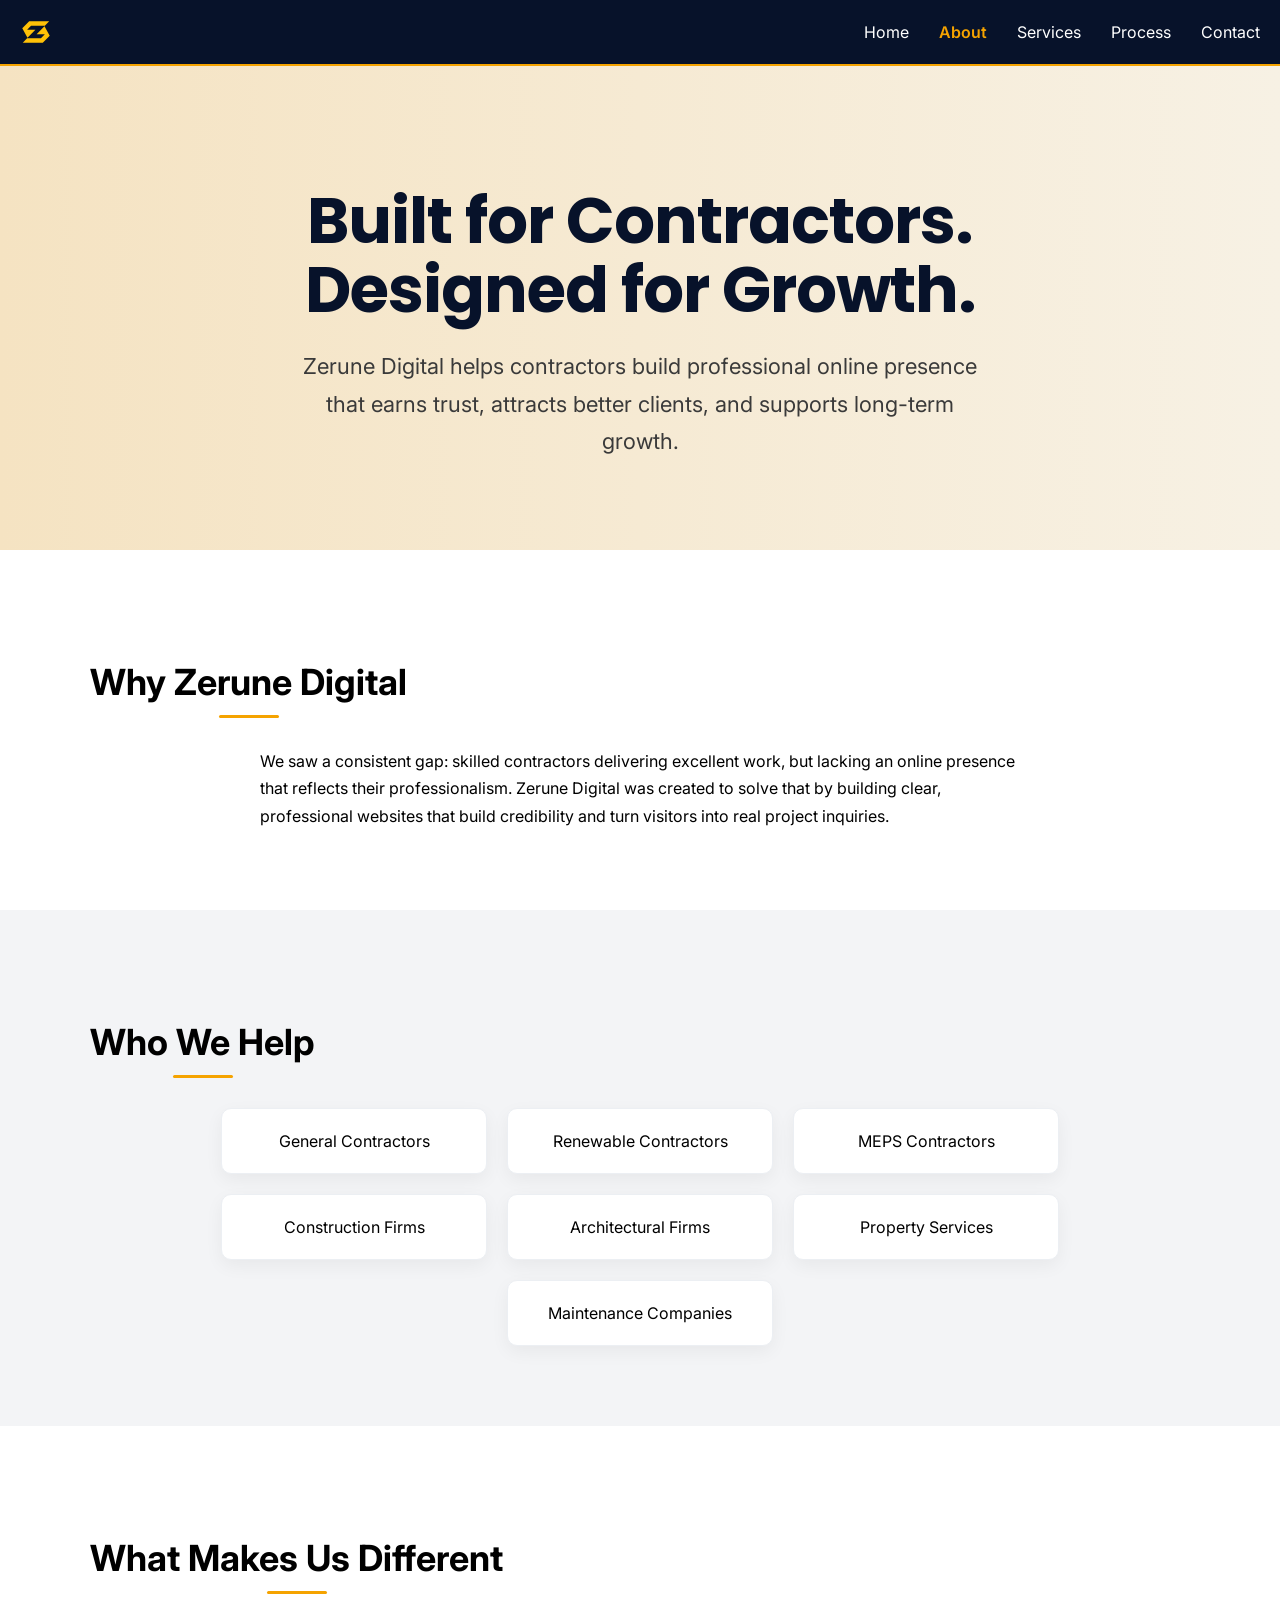
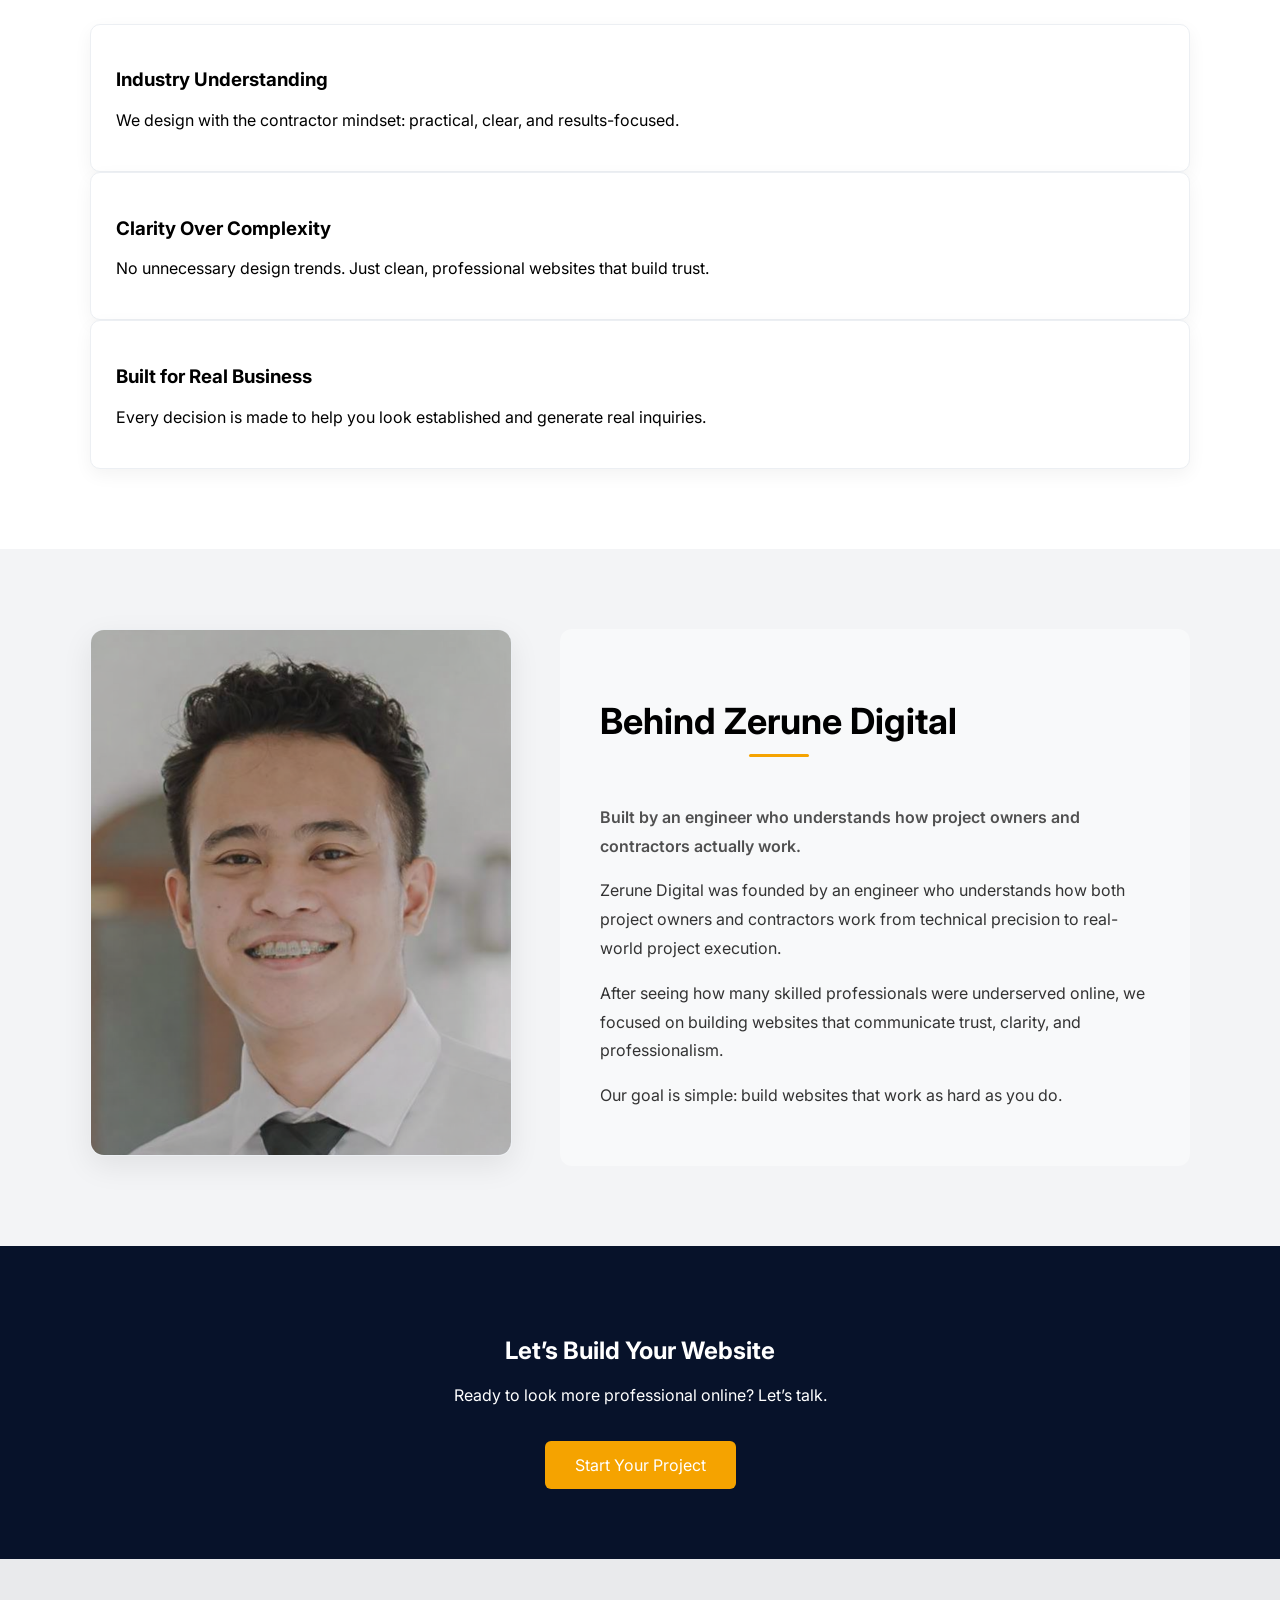
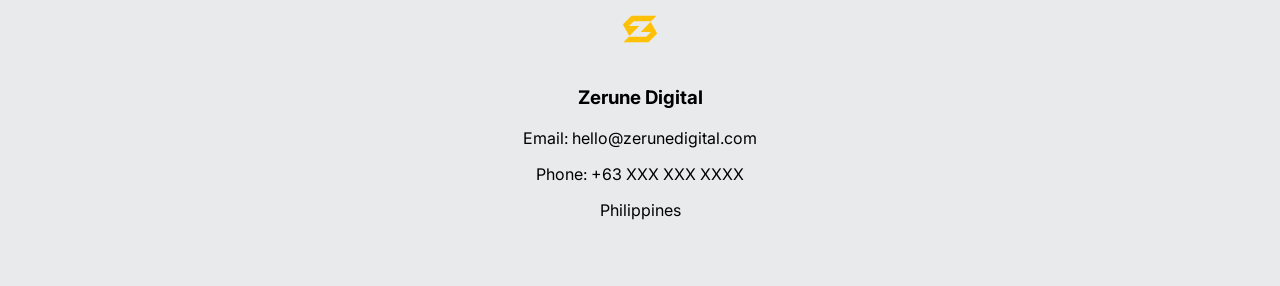
==== about.html @ f3a16d61 "Add files via upload" ====
<!DOCTYPE html>
<html lang="en">
<head>
  <meta charset="UTF-8">
  <meta name="viewport" content="width=device-width, initial-scale=1.0">
  <title>Zerune Digital</title>
  <link rel="stylesheet" href="https://cdnjs.cloudflare.com/ajax/libs/font-awesome/6.5.0/css/all.min.css">
  <link rel="stylesheet" href="style.css">
  <link rel="icon" type="image/svg+xml" href="Logo symbol.svg">
  <link href="https://fonts.googleapis.com/css2?family=Inter:wght@400;500&family=Poppins:wght@600;700&display=swap" rel="stylesheet">
</head>
<body class="about-page">

  <header>
  <nav>

  <img src="Logo symbol.svg" alt="Logo" class="nav-logo">

  <input type="checkbox" id="menu-toggle">

  <label for="menu-toggle" class="hamburger">
    <span></span>
    <span></span>
    <span></span>
  </label>

  <div class="menu-overlay"></div>

  <div class="nav-links">
    <a href="index.html">Home</a>
    <a href="about.html" class="active">About</a>
    <a href="services.html">Services</a>
    <a href="process.html">Process</a>
    <a href="contact.html">Contact</a>
  </div>

</nav>
  </header>


<!-- ================= ABOUT HERO ================= -->
<section class="about-hero">
  <div class="container">
    <h1>Built for Contractors. Designed for Growth.</h1>
    <p>
      Zerune Digital helps contractors build professional online presence that earns trust, attracts better clients, and supports long-term growth.
    </p>
  </div>
</section>


<!-- ================= OUR STORY ================= -->
  <main class="about-main">


<section class="about-story reveal">
  <div class="container">
    <h2>Why Zerune Digital</h2>
    <p>
      We saw a consistent gap: skilled contractors delivering excellent work,
      but lacking an online  presence that reflects their professionalism.
      Zerune Digital was created to solve that by building clear,
      professional websites that build credibility and turn visitors into real project inquiries.
    </p>
  </div>
</section>


<!-- ================= WHO WE HELP ================= -->
<section class="about-clients reveal">
  <div class="container">
    <h2>Who We Help</h2>

    <div class="client-grid">
      <div class="client-card">General Contractors</div>
      <div class="client-card">Renewable Contractors</div>
      <div class="client-card">MEPS Contractors</div>
      <div class="client-card">Construction Firms</div>
      <div class="client-card">Architectural Firms</div>
      <div class="client-card">Property Services</div>
      <div class="client-card">Maintenance Companies</div>
    </div>
  </div>
</section>


<!-- ================= WHAT MAKES US DIFFERENT ================= -->
<section class="about-difference reveal">
  <div class="container">
    <h2>What Makes Us Different</h2>

     <div class="difference-card">
       <h3>Industry Understanding</h3>
       <p>We design with the contractor mindset: practical, clear, and results-focused.</p>
     </div>
 
     <div class="difference-card">
       <h3>Clarity Over Complexity</h3>
       <p>No unnecessary design trends. Just clean, professional websites that build trust.</p>
     </div>

     <div class="difference-card">
       <h3>Built for Real Business</h3>
       <p>Every decision is made to help you look established and generate real inquiries.</p>
     </div>
    </div>
  </div>
</section>


<!-- ================= FOUNDER SECTION ================= -->
<section class="about-founder reveal">
  <div class="container founder-wrap">
    <div class="founder-image">
      <img src="images/founder.png" alt="Founder of Zerune Digital">
    </div>

    <div class="founder-text">
      <h2>Behind Zerune Digital</h2>
       <p class="founder-subtitle">
        Built by an engineer who understands how project owners and contractors actually work.
      </p>
      <p>
        Zerune Digital was founded by an engineer who understands how both project owners and contractors work from technical precision to real-world project execution.  </p>
      <p>
After seeing how many skilled professionals were underserved online, we focused on building websites that communicate trust, clarity, and professionalism.
      </p>
      <p>
        Our goal is simple: build websites that work as hard as you do.
      </p>
    </div>
  </div>
</section>


</main>

<section class="contact-cta">
  <div class="cta-content">
    <h2>Let’s Build Your Website</h2>
    <p>Ready to look more professional online? Let’s talk.</p>
    <a href="contact.html" class="btn">Start Your Project</a>
  </div>
</section>

<footer>
  <div class="footer-content">

    <img src="Logo symbol.svg" alt="Zerune Symbol" class="footer-logo">

    <h3>Zerune Digital</h3>
    <p>Email: hello@zerunedigital.com</p>
    <p>Phone: +63 XXX XXX XXXX</p>
    <p>Philippines</p>

  </div>
</footer>

<script>
const reveals = document.querySelectorAll(".reveal");

function revealOnScroll() {
  const windowHeight = window.innerHeight;

  reveals.forEach(el => {
    const top = el.getBoundingClientRect().top;

    if (top < windowHeight - 80) {
      el.classList.add("active");
    }
  });
}

window.addEventListener("scroll", revealOnScroll);
window.addEventListener("load", revealOnScroll);
</script>
 

</body>
</html>
---- style.css ----
/* =========================
   GLOBAL
========================= */

html, body {
  margin: 0;
  padding: 0;
  overflow-x: hidden;
  font-family: 'Inter', sans-serif;
  scroll-behavior: smooth;
}

:root {
  --dark: #07122a;
  --accent: #f5a300;
  --light: #f6ead6;
  --white: #ffffff;
}

.container {
  width: min(1100px, 90%);
  margin: 0 auto;
}


/* = LIST SPACING (GLOBAL) = */

.block ul,
.detail-content ul {
  padding-left: 22px;
}

.block ul li,
.detail-content ul li {
  margin-bottom: 10px;
  line-height: 1.6;
}

.block ul li:last-child,
.detail-content ul li:last-child {
  margin-bottom: 0;
}


/* ================= SCROLL REVEAL ================= */

.reveal {
  opacity: 0;
  transform: translateY(40px);
  transition: all 0.8s ease;
}

.reveal.active {
  opacity: 1;
  transform: translateY(0);
}


/* =========================
   NAVBAR
========================= */

nav {
  display: flex;
  justify-content: space-between;
  align-items: center;
  padding: 16px 20px;
  background: var(--dark);
  position: relative;
}

.nav-logo {
  height: 32px;
}

/* DESKTOP LINKS */
.nav-links {
  display: flex;
  gap: 30px;

  z-index: 999;
}

.nav-links a {
  color: white;
  text-decoration: none;
}

.menu-overlay {
  position: fixed;
  top: 60px;       
  left: 0;
  width: 100%;
  height: calc(100% - 60px);

  background: rgba(0,0,0,0.5);

  opacity: 0;
  pointer-events: none;
  transition: 0.3s ease;

  z-index: 998;
}

.nav-links a {
  position: relative;
  text-decoration: none;
  transition: color 0.25s ease;
}

.nav-links a::after {
  content: "";
  position: absolute;
  left: 0;
  bottom: -4px;
  width: 0;
  height: 2px;
  background: var(--accent); /* your signature color */
  transition: width 0.25s ease;
}

.nav-links a:hover::after {
  width: 100%;
}

.nav-links a.active {
  color: var(--accent);
  font-weight: 600;
}

@media (max-width: 768px) {

  .nav-links a {
    display: block;
    padding: 14px 18px;
    border-radius: 6px;
    transition: background 0.2s ease, color 0.2s ease;
  }

  /* tap effect */
  .nav-links a:active {
    background: rgba(15,118,110,0.12);
    color: var(--accent);
  }

  .nav-links a::after {
    display: none;
  }

}

/* =========================
   HAMBURGER
========================= */

#menu-toggle {
  display: none;
}

.hamburger {
  display: none;
  flex-direction: column;
  gap: 5px;
  cursor: pointer;
}

.hamburger span {
  width: 24px;
  height: 3px;
  background: white;
}

/* =========================
   HERO SECTION
========================= */

.hero {
  background: linear-gradient(to right, #f5e3c2, #f7f1e4);
  padding: 100px 20px;
  overflow: hidden;
}

.hero-content {
  display: flex;
  align-items: center;
  gap: 40px;
  max-width: 1200px;
  margin: auto;
}

.hero-text {
  flex: 1;
}

.hero-brand {
  width: 240px;
  max-width: 100%;
  height: auto;
  margin-bottom: 25px;
}

.hero h1 {
  font-family: 'Poppins', sans-serif;
  font-size: 64px;
  line-height: 1.1;
  color: #08122c;
  margin: 0 0 20px;
}

.hero p {
  max-width: 600px;
  font-size: 20px;
}

.hero a {
  display: inline-block;
  margin-top: 20px;
  padding: 14px 28px;
  background: var(--accent);
  color: white;
  text-decoration: none;
  border-radius: 6px;
  font-weight: bold;
}

.hero-image {
  flex: 1;
}

.hero-image img {
  width: 100%;
  max-width: 100%;
  height: auto;
  border-radius: 10px;
  display: block;
}

.hero a,
.btn {
  transition: 0.25s ease;
}

.hero a:hover,
.btn:hover {
  transform: translateY(-2px);
  box-shadow: 0 8px 20px rgba(0,0,0,0.12);
}

/* =========================
   MAIN CONTENT
========================= */

.home-main {
  max-width: 1100px;
  margin: auto;
  padding: 40px 20px;
}

.block {
  padding: 70px 40px;
  border-radius: 10px;
  margin-bottom: 30px;

  box-shadow: 0 4px 12px rgba(0,0,0,0.04);
}

/* alternating backgrounds */
.block:nth-child(odd) {
  background: var(--white);
}

.block:nth-child(even) {
  background: #f3f4f6;
}

.block h2 {
  margin-top: 0;
}

.block .section-title {
  margin-top: 0;
  margin-bottom: 28px;
  position: relative;
  display: inline-block;
  font-size: clamp(28px, 3vw, 34px);
  font-weight: 700;
  color: var(--dark);
}

/* icon styling (keeps your current look) */
.block .section-title i {
  color: var(--accent);
  margin-right: 12px;
  font-size: 26px;
  vertical-align: middle;
}

/* accent line */
.block .section-title::after {
  content: "";
  display: block;
  width: 55px;
  height: 3px;
  background: var(--accent);
  margin-top: 12px;
  border-radius: 3px;
}

body {
  background: #f8f9fb;
}

.block {
  transition: 0.25s ease;
}

.block:hover {
  transform: translateY(-3px);
  box-shadow: 0 12px 24px rgba(0,0,0,0.06);
}

.btn-process {
  display: inline-block;
  margin-top: 15px;
  font-weight: 600;
  text-decoration: none;
}


/* =========================
   CONTACT CTA
========================= */

.contact-cta {
  background: var(--dark);
  color: white;
  text-align: center;
  padding: 70px 20px;
}

.contact-cta .btn {
  display: inline-block;
  margin-top: 20px;
  background: var(--accent);
  color: white;
  padding: 14px 30px;
  text-decoration: none;
  border-radius: 6px;
}

/* =========================
   FOOTER
========================= */

footer {
  background: #e9eaec;
  text-align: center;
  padding: 50px 20px;
}

.footer-logo {
  height: 40px;
  margin-bottom: 15px;
}

/* =========================
   MOBILE RESPONSIVE
========================= */

@media (max-width: 768px) {

  .hamburger {
    display: flex;
  }

.nav-links {
  position: absolute;
  top: 60px;
  left: 0;
  width: 100%;
  background: var(--dark);

  flex-direction: column;
  align-items: center;
  gap: 20px;
  padding: 20px 0;

  display: flex;          /* keep flex */
  opacity: 0;
  transform: translateY(-20px);
  pointer-events: none;

  transition: all 0.35s ease;
  z-index: 999;
}

  /* THIS IS THE MAGIC */
#menu-toggle:checked ~ .nav-links {
  opacity: 1;
  transform: translateY(0);
  pointer-events: auto;
}

#menu-toggle:checked ~ .menu-overlay {
  opacity: 1;
  pointer-events: auto;
}

#menu-toggle:checked ~ .nav-links {
  display: flex;
}

}

  /* HERO */
  .hero {
    padding: 60px 20px;
    border-top: 2px solid var(--accent);
  }

  .hero-content {
    flex-direction: column;
    text-align: center;
  }

  .hero-brand {
    width: 180px;
    margin: 0 auto 20px;
  }

  .hero h1 {
    font-size: 42px;
  }

  .hero p {
    max-width: 100%;
    font-size: 18px;
  }

  .hero-image img {
   width: 100%;
   max-height: 420px;
   object-fit: cover;
   border-radius: 12px;
  }

  .block h2 {
    font-size: 28px;
  }

  .block p,
  .block li {
    font-size: 18px;
  }

}








/*===============================================================
                             ABOUT PAGE
================================================================= */

/* =========================
   ABOUT HERO (FINAL FIX)
========================= */

.about-main {
  width: 100%;
  max-width: none;
  margin: 0;
  padding: 0;
}

.about-hero {
  background: linear-gradient(to right, #f5e3c2, #f7f1e4);
  padding: 120px 20px 90px;
  border-top: 2px solid var(--accent);
}

.about-hero .container {
  max-width: 900px;
  margin: 0 auto;
  text-align: center;
}

.about-hero h1 {
  font-family: 'Poppins', sans-serif;
  font-size: clamp(42px, 6vw, 64px);
  line-height: 1.08;
  color: #07122a;
  margin: 0 0 24px;
  letter-spacing: -1px;
}

.about-hero p {
  font-size: clamp(18px, 2vw, 22px);
  line-height: 1.7;
  color: #3a3a3a;
  max-width: 700px;
  margin: 0 auto;
}

/* shared section spacing */
.about-story,
.about-clients,
.about-difference,
.about-founder,
.about-process,
.about-cta {
  padding: 80px 0;
}

.about-story h2,
.about-clients h2,
.about-difference h2,
.about-founder h2,
.about-process h2,
.about-cta h2 {
  text-align: center;
  font-size: 36px;
  margin-bottom: 30px;
}

.about-story,
.about-difference,
.about-process {
  background: #ffffff;
}

.about-clients,
.about-founder {
  background: #f3f4f6;
}

.about-story p {
  max-width: 760px;
  margin: 0 auto;
  text-align: left;
  line-height: 1.7;
}

/* ===== WHO WE HELP ===== */

.client-grid {
  display: flex;
  flex-wrap: wrap;
  justify-content: center;
  gap: 20px;
}

.client-card {
  background: #ffffff;
  border: 1px solid #eceff3;
  box-shadow: 0 6px 18px rgba(0,0,0,0.05);
  padding: 22px;
  width: 220px;
  border-radius: 10px;
  text-align: center;
  transition: 0.25s ease;
}

.client-card:hover {
  transform: translateY(-3px);
  box-shadow: 0 12px 24px rgba(0,0,0,0.06);
}

/* ===== DIFFERENCE ===== */

.difference-grid {
  display: grid;
  grid-template-columns: repeat(auto-fit, minmax(240px, 1fr));
  gap: 20px;
}

.difference-card {
  background: #ffffff;
  border: 1px solid #eceff3;
  box-shadow: 0 6px 18px rgba(0,0,0,0.05);
  padding: 25px;
  border-radius: 10px;
  transition: 0.25s ease;
}

.difference-card:hover {
  transform: translateY(-3px);
  box-shadow: 0 12px 24px rgba(0,0,0,0.06);
}

/* ===== FOUNDER ===== */

.founder-wrap {
  display: grid;
  grid-template-columns: 420px 1fr;
  gap: 50px;
  align-items: start;
}

/* IMAGE CONTAINER */
.founder-image {
  width: 100%;
  aspect-ratio: 4 / 5;
  overflow: hidden;
  border-radius: 14px;
  box-shadow: 0 10px 30px rgba(0,0,0,0.08);
  border: 1px solid #eceff3;
}

/* IMAGE ITSELF */
.founder-image img {
  width: 100%;
  height: 100%;
  object-fit: cover;
  object-position: center top;
  display: block;
}

/* TEXT */
.founder-text p {
  line-height: 1.8;
  color: #333;
}

.founder-text {
  background: rgba(255,255,255,0.4);
  padding: 40px;
  border-radius: 12px;
}

.founder-text h2 {
  position: relative;
  padding-bottom: 14px;
}

.founder-text h2::after {
  content: "";
  position: absolute;
  left: 0;
  bottom: 0;
  width: 60px;
  height: 3px;
  background: var(--accent);
}

.founder-subtitle {
  font-weight: 600;
  margin-bottom: 15px;
  opacity: 0.85;
}


/* ===== CTA ===== */

.about-cta {
  text-align: center;
  background: var(--dark);
  color: white;
}

.about-cta .btn-primary {
  display: inline-block;
  margin-top: 20px;
  background: var(--accent);
  color: white;
  padding: 14px 28px;
  border-radius: 6px;
  text-decoration: none;
  font-weight: bold;
  transition: 0.25s ease;
}

.about-cta .btn-primary:hover {
  transform: translateY(-2px);
}

.about-story h2,
.about-clients h2,
.about-difference h2,
.about-founder h2,
.about-process h2 {
  position: relative;
  display: inline-block;
  padding-bottom: 14px;
}

/* accent line */
.about-story h2::after,
.about-clients h2::after,
.about-difference h2::after,
.about-founder h2::after,
.about-process h2::after {
  content: "";
  position: absolute;
  left: 50%;
  transform: translateX(-50%);
  bottom: 0;
  width: 60px;
  height: 3px;
  background: var(--accent);
  border-radius: 3px;
}

/* ===== MOBILE ===== */

@media (max-width: 768px) {

.about-hero {
  min-height: 380px;
  padding: 40px 20px;
}

.about-hero h1 {
  font-size: 40px;
}

.about-hero p {
  font-size: 18px;
}

 .founder-wrap {
    grid-template-columns: 1fr;
    gap: 30px;
  }

  .founder-image {
    max-width: 360px;
    margin: 0 auto;
  }

}



/*===============================================================
                             SERVICES PAGE
================================================================= */


/* ===== SERVICES HERO ===== */

.services-hero {
  position: relative;
  height: 70vh;
  min-height: 500px;
  display: flex;
  align-items: center;
  justify-content: center;
  text-align: center;
  padding: 0 20px;
  background: url('images/services-hero.jpg') center/cover no-repeat;
  overflow: hidden;
  border-top: 2px solid var(--accent);
}

/* Dark overlay */
.services-hero-overlay {
  position: absolute;
  inset: 0;
  background: rgba(0, 0, 0, 0.55);
}

/* Content */
.services-hero-content {
  position: relative;
  max-width: 900px;
  color: #fff;
  z-index: 2;
}

.services-hero-content h1 {
  font-size: clamp(2rem, 4vw, 3.5rem);
  font-weight: 700;
  line-height: 1.2;
  margin-bottom: 20px;
}

.services-hero-content p {
  font-size: 1.1rem;
  line-height: 1.7;
  color: #e0e0e0;
  margin-bottom: 35px;
}

/* Buttons */
.hero-buttons {
  display: flex;
  justify-content: center;
  gap: 15px;
  flex-wrap: wrap;
}

.btn-primary,
.btn-secondary {
  padding: 12px 28px;
  text-decoration: none;
  font-weight: 600;
  border-radius: 4px;
  transition: 0.3s ease;
}

/* Primary button */
.btn-secondary {
  border: 1px solid #fff;
  color: #fff;
}

.btn-secondary:hover {
  background: rgba(255,255,255,0.15);
}


/* ===== SERVICES SECTION ===== */

.services-section {
  padding: 90px 20px;
  background: #fff;
}

.container {
  max-width: 1200px;
  margin: auto;
}

/* Section Header */
.section-header {
  text-align: center;
  max-width: 750px;
  margin: 0 auto 60px;
}

.section-header h2 {
  font-size: clamp(1.8rem, 3vw, 2.6rem);
  margin-bottom: 15px;
  color: #111;
}

.section-header p {
  color: #666;
  line-height: 1.7;
  font-size: 1.05rem;
}

/* Grid Layout */
.services-grid {
  display: grid;
  grid-template-columns: repeat(2, 1fr);
  gap: 25px;
}

/* Service Card */
.service-card {
  padding: 30px;
  border: 1px solid #e5e5e5;
  border-radius: 6px;
  background: #fff;
  transition: 0.3s ease;
}

.service-card:hover {
  transform: translateY(-5px);
  box-shadow: 0 8px 20px rgba(0,0,0,0.08);
}

.service-card h3 {
  font-size: 1.3rem;
  margin-bottom: 15px;
  color: #111;
}

.service-card p {
  color: #555;
  line-height: 1.7;
}

/* ===== WHAT'S INCLUDED ===== */

.why-choose {
  padding: 90px 20px;
  background: #f8f8f8;
}

/* Grid */
.why-grid {
  display: grid;
  grid-template-columns: repeat(2, 1fr);
  gap: 25px;
}

/* Items */
.why-item {
  background: #fff;
  border: 1px solid #e5e5e5;
  padding: 28px;
  border-radius: 6px;
  transition: 0.3s ease;
}

.why-item:hover {
  transform: translateY(-4px);
  box-shadow: 0 8px 18px rgba(0,0,0,0.06);
}

.why-item h3 {
  font-size: 1.2rem;
  margin-bottom: 12px;
  color: #111;
}

.why-item p {
  color: #555;
  line-height: 1.7;
}

/* ===== PROCESS PREVIEW ===== */

.process-preview {
  padding: 90px 20px;
  background: #fff;
}

/* Grid */
.process-grid {
  display: grid;
  grid-template-columns: repeat(4, 1fr);
  gap: 20px;
}

/* Step Card */
.process-step {
  border: 1px solid #e5e5e5;
  padding: 28px;
  border-radius: 6px;
  background: #fff;
  transition: 0.3s ease;
}

.process-step:hover {
  transform: translateY(-4px);
  box-shadow: 0 8px 18px rgba(0,0,0,0.06);
}

/* Step Number */
.step-number {
  display: inline-block;
  font-size: 0.9rem;
  font-weight: 700;
  color: #888;
  margin-bottom: 12px;
}

.process-step h3 {
  font-size: 1.2rem;
  margin-bottom: 12px;
  color: #111;
}

.process-step p {
  color: #555;
  line-height: 1.7;
}

/* Process Button */
.process-button {
  width: 100%;
  display: flex;
  justify-content: center;   /* horizontal center */
  margin-top: 40px;
}

/* Box Button */
.btn-process {
  display: inline-flex;
  align-items: center;
  gap: 8px;
  padding: 12px 28px;
  background: #fff;
  border: 2px solid #F5B400; /* signature yellow */
  color: #F5B400;
  text-decoration: none;
  font-weight: 600;
  border-radius: 4px;
  transition: all 0.3s ease;
}

/* Arrow animation */
.btn-process .arrow {
  transition: transform 0.3s ease;
}

/* Hover */
.btn-process:hover {
  background: #F5B400;
  color: #fff;
}

.btn-process:hover .arrow {
  transform: translateX(4px);
}



/* Accent line under section titles */
.section-header h2 {
  position: relative;
  display: inline-block;
  padding-bottom: 14px;
}

.section-header h2::after {
  content: "";
  position: absolute;
  left: 50%;
  bottom: 0;
  transform: translateX(-50%);
  width: 70px;
  height: 3px;
  background: var(--accent);
  border-radius: 2px;
}


/* Tablet */
@media (max-width: 1024px) {
  .process-grid {
    grid-template-columns: repeat(2, 1fr);
  }
}

/* Mobile */
@media (max-width: 768px) {
  .services-hero {
    height: 60vh;
  }

  .services-hero-content p {
    font-size: 1rem;
  }

  .services-grid {
    grid-template-columns: 1fr;
  }

  .service-card {
    padding: 25px;
  }
  .why-grid {
    grid-template-columns: 1fr;
  }
  .process-grid {
    grid-template-columns: 1fr;
  }
}









/*===============================================================
                             PROCESS PAGE
================================================================= */


/* ===== PROCESS HERO ===== */

.process-hero {
  position: relative;
  height: 60vh;
  min-height: 420px;
  display: flex;
  align-items: center;
  justify-content: center;
  text-align: center;
  padding: 0 20px;
  background: url('images/process-hero.jpg') center/cover no-repeat;
  overflow: hidden;
  border-top: 2px solid var(--accent);
}

/* Dark overlay */
.process-hero-overlay {
  position: absolute;
  inset: 0;
  background: rgba(0, 0, 0, 0.55);
}

/* Content */
.process-hero-content {
  position: relative;
  max-width: 850px;
  color: #fff;
  z-index: 2;
}

.process-hero-content h1 {
  font-size: clamp(2rem, 4vw, 3.2rem);
  font-weight: 700;
  line-height: 1.2;
  margin-bottom: 18px;
}

.process-hero-content p {
  font-size: 1.05rem;
  line-height: 1.7;
  color: #e0e0e0;
  max-width: 750px;
  margin: 0 auto;
}


/* ===== PROCESS OVERVIEW ===== */

.process-overview {
  padding: 90px 20px;
  background: #fff;
}

/* Grid */
.overview-grid {
  display: grid;
  grid-template-columns: repeat(4, 1fr);
  gap: 20px;
  margin-top: 40px;
}

/* Step Box */
.overview-step {
  border: 1px solid #e5e5e5;
  background: #fff;
  padding: 28px;
  text-align: center;
  border-radius: 6px;
  transition: 0.3s ease;
}

.overview-step:hover {
  transform: translateY(-4px);
  box-shadow: 0 8px 18px rgba(0,0,0,0.06);
}

/* Number */
.overview-step .step-number {
  display: block;
  font-size: 0.9rem;
  font-weight: 700;
  color: #888;
  margin-bottom: 10px;
}

/* Title */
.overview-step h3 {
  font-size: 1.15rem;
  color: #111;
}

.process-icon {
  font-size: 24px;
  margin-bottom: 12px;
  opacity: 0.85;
}

/* ===== DETAILED PROCESS ===== */

.process-details {
  padding: 90px 20px;
  background: #f8f8f8;
}

/* Vertical list */
.detail-list {
  display: flex;
  flex-direction: column;
  gap: 25px;
  margin-top: 40px;
}

/* Item */
.detail-item {
  display: flex;
  gap: 25px;
  background: #fff;
  border: 1px solid #e5e5e5;
  padding: 28px;
  border-radius: 6px;
  transition: 0.3s ease;
}

.detail-item:hover {
  box-shadow: 0 8px 18px rgba(0,0,0,0.06);
}

/* Number */
.detail-number {
  font-size: 1.3rem;
  font-weight: 700;
  color: var(--accent);
  min-width: 50px;
}

/* Content */
.detail-content h3 {
  margin: 0 0 10px;
  font-size: 1.25rem;
  color: #111;
}

.detail-content p {
  margin: 0;
  color: #555;
  line-height: 1.7;
}


/* ===== PROCESS TIMELINE ===== */

/* Parent list */
.detail-list {
  position: relative;
}

/* Vertical line */
.detail-list::before {
  content: "";
  position: absolute;
  left: 22px;           /* adjust if needed */
  top: 0;
  bottom: 0;
  width: 2px;
  background: #d9d9d9;
}

/* Each item */
.detail-item {
  position: relative;
  padding-left: 60px;   /* space for line + dot */
}

/* Dot */
.timeline-dot {
  position: absolute;
  left: 16px;
  top: 34px;            /* align with heading */
  width: 14px;
  height: 14px;
  background: var(--accent);
  border-radius: 50%;
  border: 3px solid #fff;
  z-index: 2;
}

/* ===== WHAT YOU CAN EXPECT ===== */

.process-expect {
  padding: 90px 20px;
  background: #fff;
}

/* Grid */
.expect-grid {
  display: grid;
  grid-template-columns: repeat(2, 1fr);
  gap: 25px;
  margin-top: 40px;
}

/* Item Card */
.expect-item {
  border: 1px solid #e5e5e5;
  background: #fff;
  padding: 28px;
  border-radius: 6px;
  transition: 0.3s ease;
}

.expect-item:hover {
  transform: translateY(-4px);
  box-shadow: 0 8px 18px rgba(0,0,0,0.06);
}

.expect-item h3 {
  margin: 0 0 10px;
  font-size: 1.2rem;
  color: #111;
}

.expect-item p {
  margin: 0;
  color: #555;
  line-height: 1.7;
}

/* Tablet */
@media (max-width: 900px) {
  .expect-grid {
    grid-template-columns: 1fr;
  }
}

/* Mobile */
@media (max-width: 768px) {
  .process-hero {
    height: 55vh;
  }

  .process-hero-content p {
    font-size: 1rem;
  }
  .overview-grid {
    grid-template-columns: 1fr;
  }

  .detail-item {
    flex-direction: column;
    gap: 12px;
  }

  .detail-number {
    min-width: auto;
  }

}













/* ================= CONTACT PAGE ================= */

.contact-hero {
  padding: 100px 20px 60px;
  text-align: center;
  border-top: 2px solid var(--accent);
}

.contact-hero h1 {
  font-size: 2.2rem;
  margin-bottom: 15px;
}

.contact-hero p {
  max-width: 650px;
  margin: auto;
  opacity: 0.85;
}

.contact-main {
  padding-bottom: 80px;
}

/* ================= INTRO ================= */

.contact-intro {
  text-align: center;
  padding: 50px 20px;
}

.contact-intro ul {
  list-style: none;
  padding: 0;
  margin-top: 20px;
}

.contact-intro li {
  margin-bottom: 10px;
}

/* ================= FORM ================= */

.contact-form-section {
  padding: 40px 20px;
}

.contact-form {
  max-width: 600px;
  margin: auto;
  display: flex;
  flex-direction: column;
  gap: 15px;
}

.contact-form input,
.contact-form textarea {
  padding: 12px;
  border: 1px solid #ddd;
  border-radius: 6px;
  font-family: inherit;
  font-size: 15px;
}

.contact-form textarea {
  resize: vertical;
}

/* SEND MESSAGE BUTTON */
.contact-form .btn {
  height: 52px;
  padding: 0 24px;
  font-size: 16px;
  font-weight: 600;
  border: none;
  border-radius: 6px;
  cursor: pointer;

  background-color: var(--accent); /* ← replace with your signature color */
  color: #ffffff;

  display: inline-flex;
  align-items: center;
  justify-content: center;

  transition: all 0.25s ease;
}

.contact-form .btn:hover {
  opacity: 0.9;
  transform: translateY(-1px);
}

/* ================= DIRECT CONTACT ================= */

.contact-direct {
  text-align: center;
  padding: 50px 20px;
}

.contact-direct h3 {
  margin-bottom: 15px;
}

.contact-note {
  margin-top: 15px;
  opacity: 0.7;
  font-size: 14px;
}
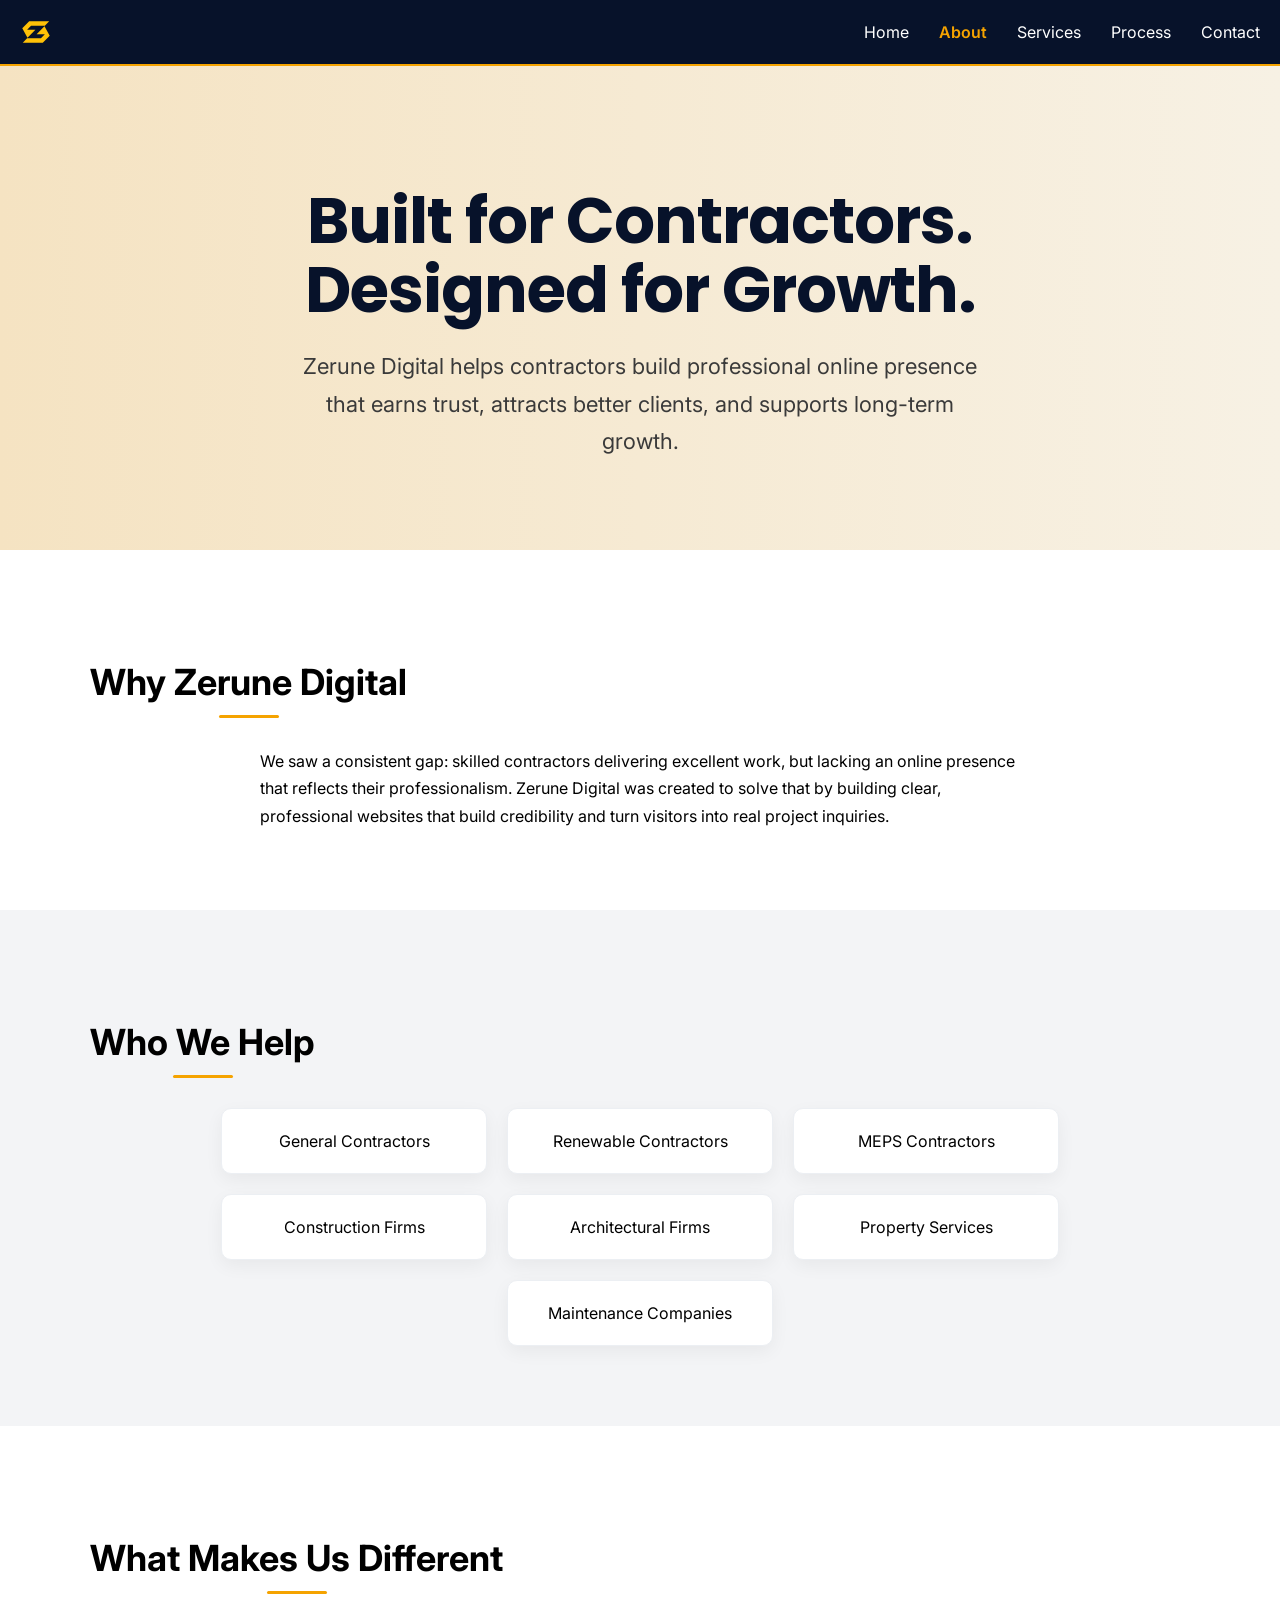
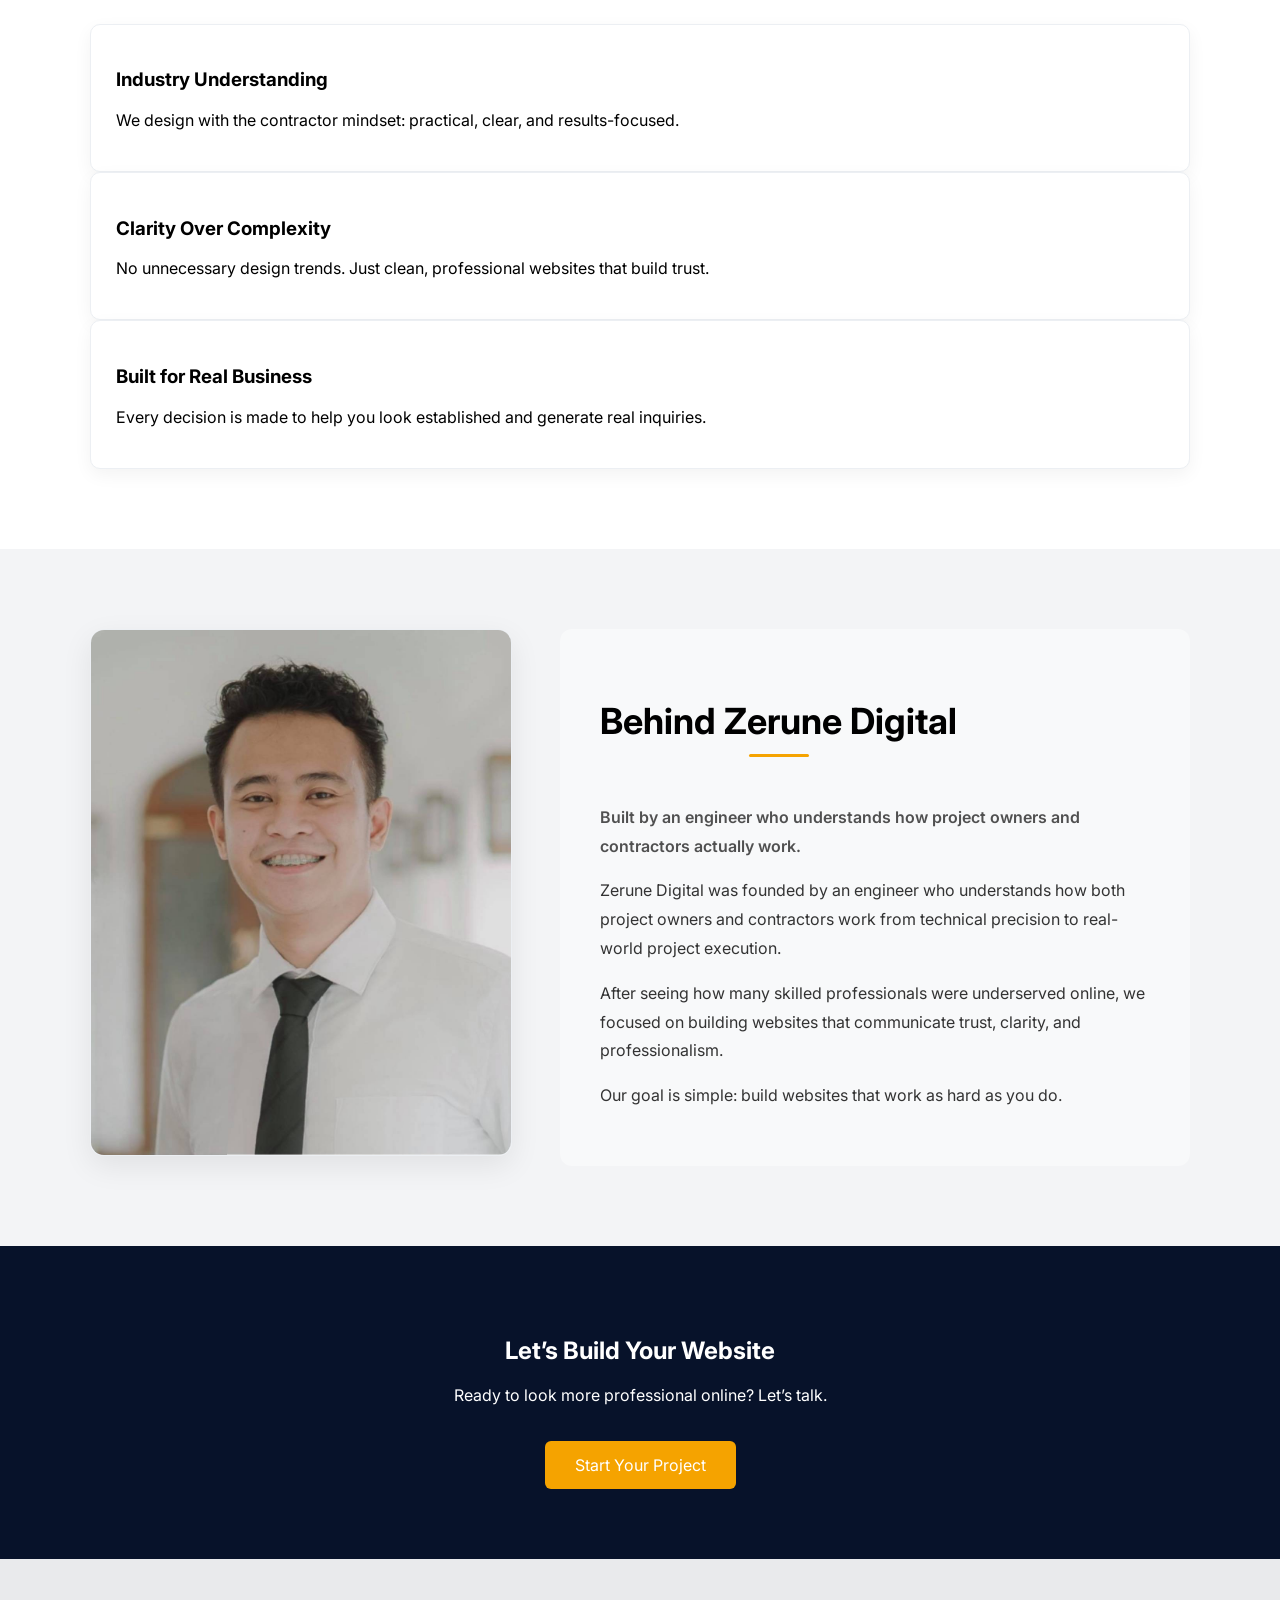
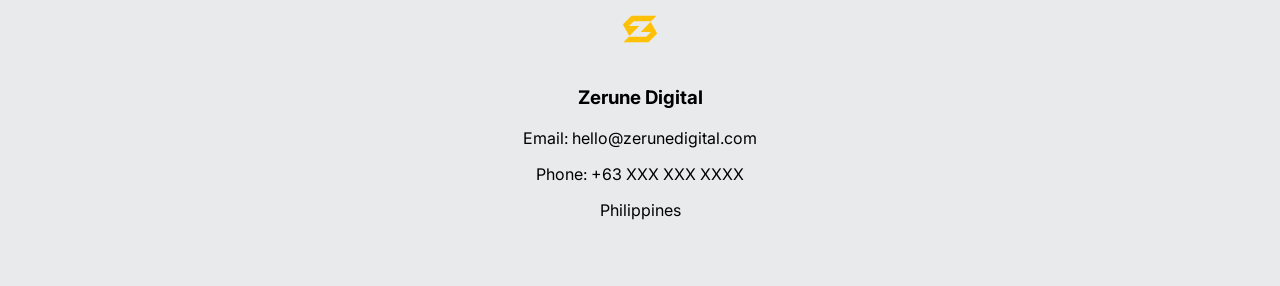
==== commit 9b93cee3: "Update about.html" ====
--- a/about.html
+++ b/about.html
@@ -112,7 +112,7 @@
 <section class="about-founder reveal">
   <div class="container founder-wrap">
     <div class="founder-image">
-      <img src="images/founder.png" alt="Founder of Zerune Digital">
+      <img src="images/founder.jpg" alt="Founder of Zerune Digital">
     </div>
 
     <div class="founder-text">
@@ -177,4 +177,5 @@
  
 
 </body>
-</html>+
+</html>
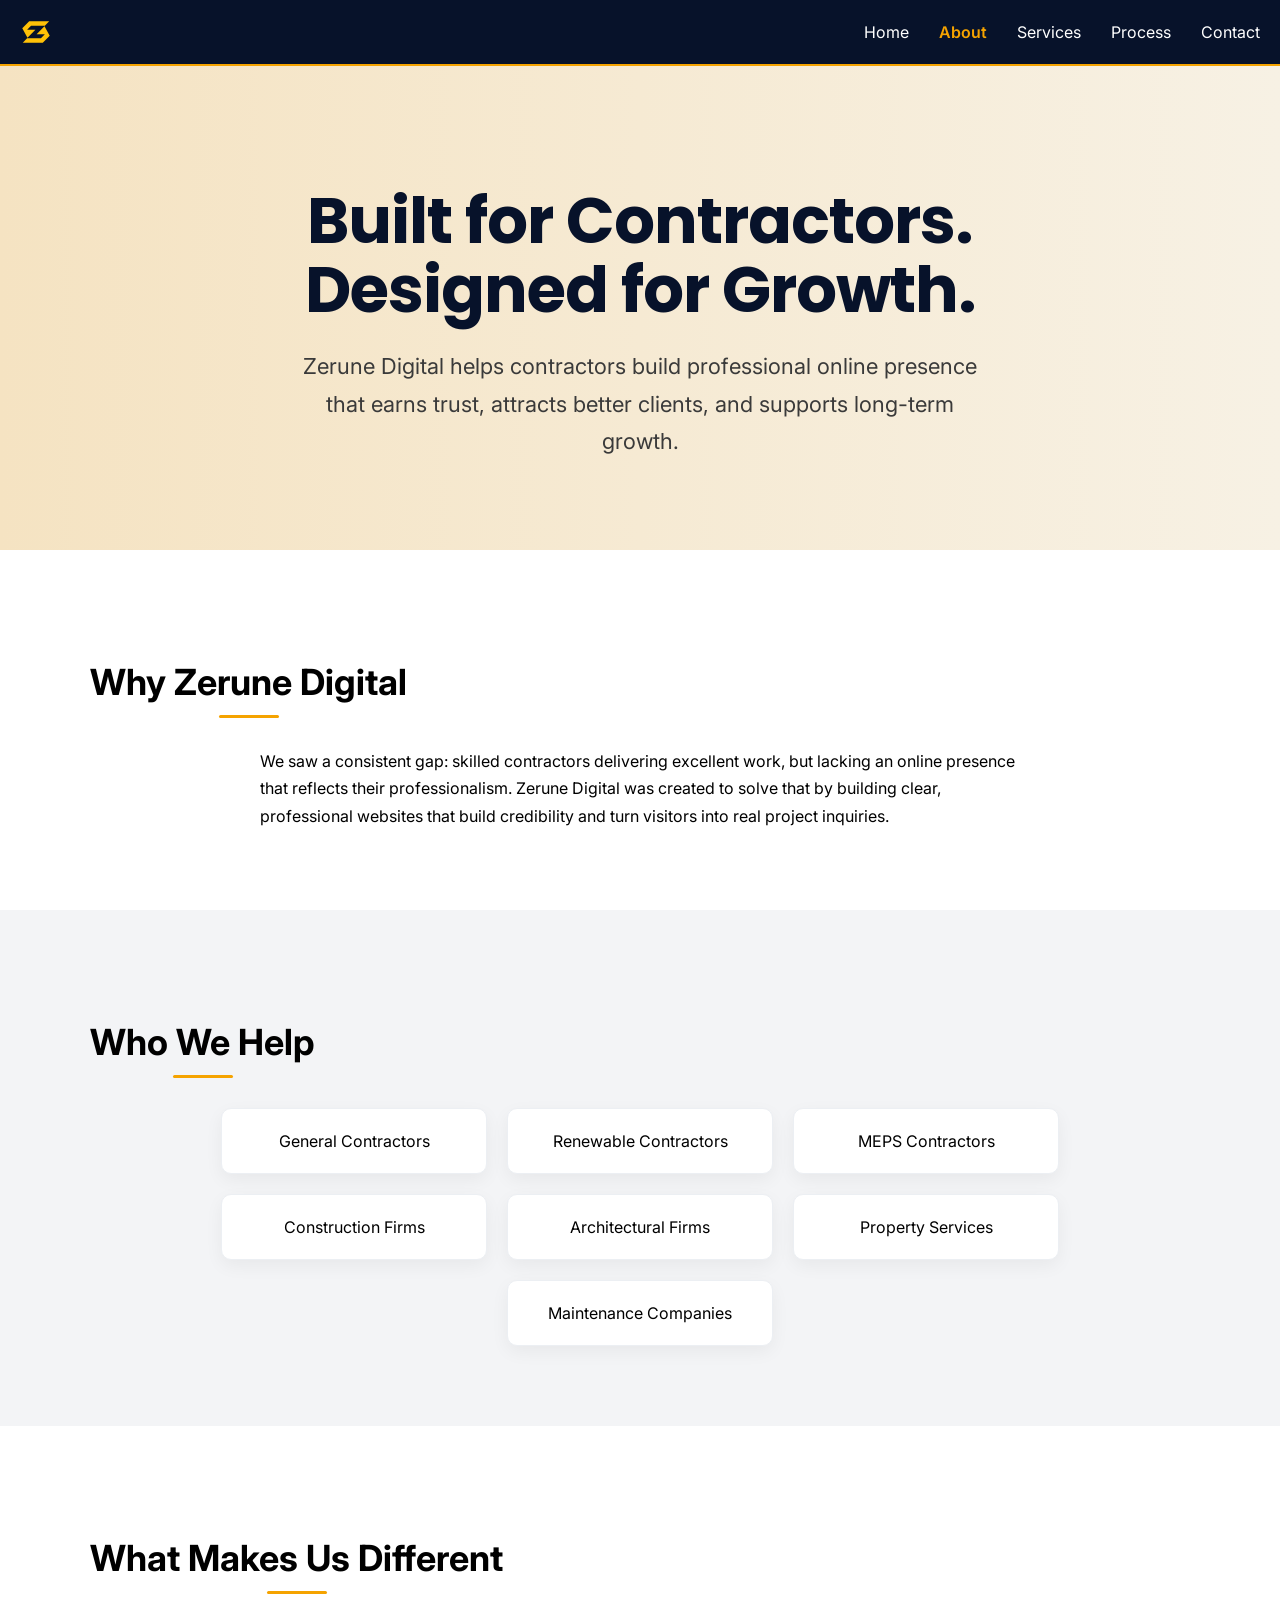
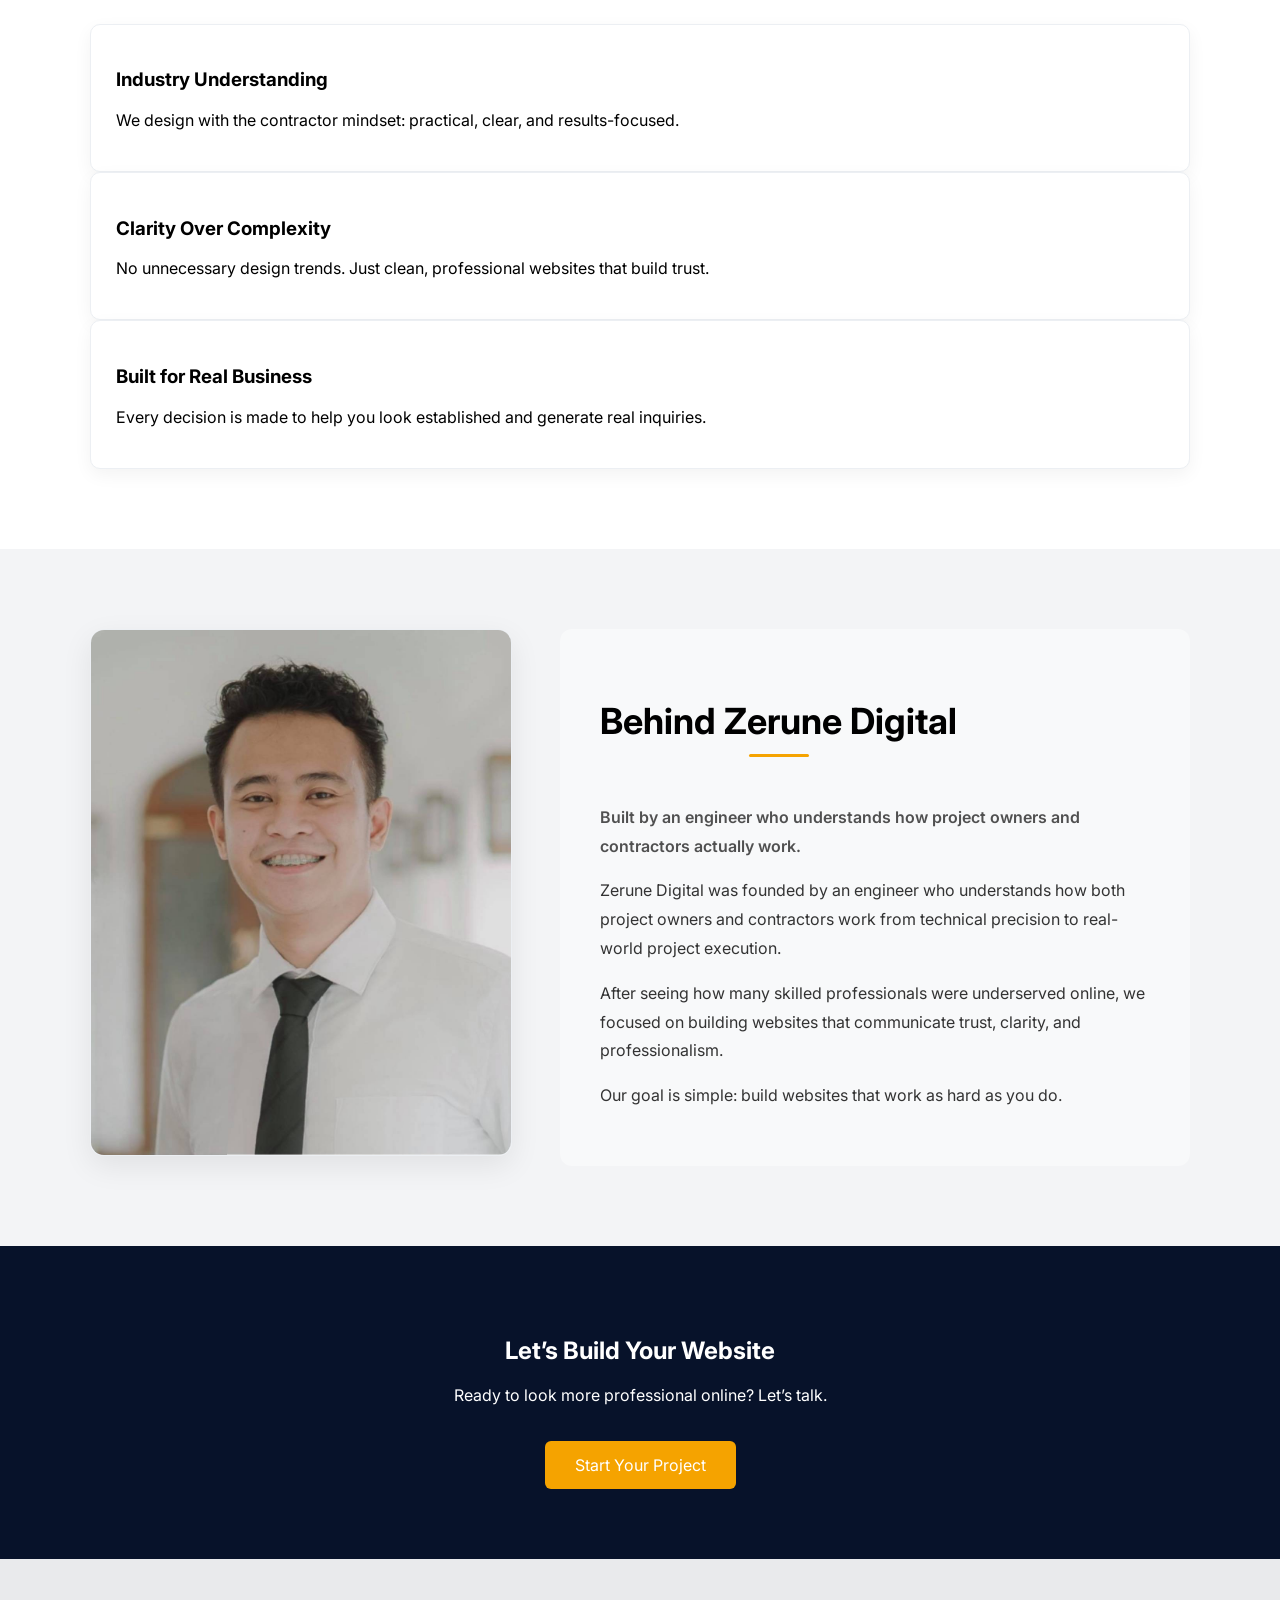
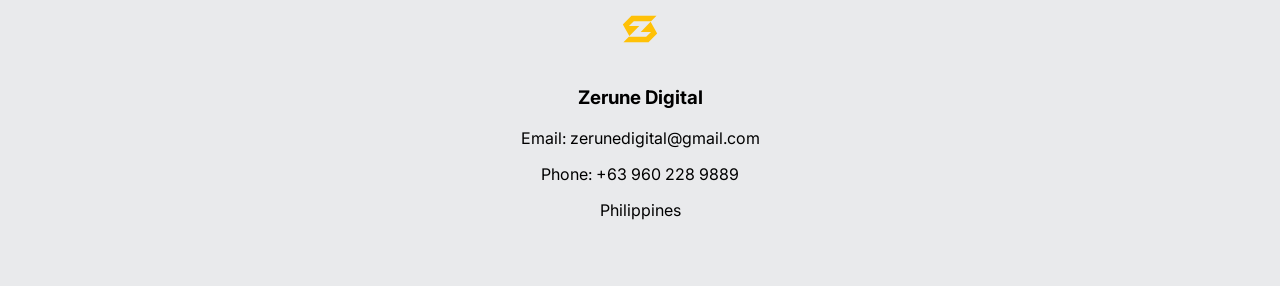
==== commit 9fc37384: "Update about.html" ====
--- a/about.html
+++ b/about.html
@@ -3,7 +3,8 @@
 <head>
   <meta charset="UTF-8">
   <meta name="viewport" content="width=device-width, initial-scale=1.0">
-  <title>Zerune Digital</title>
+  <title>About Zerune Digital | Engineer-Built Websites for Service Businesses</title>
+  <meta name="description" content="Learn how Zerune Digital combines engineering precision and modern web design to create professional websites that help contractors and service businesses grow online.">
   <link rel="stylesheet" href="https://cdnjs.cloudflare.com/ajax/libs/font-awesome/6.5.0/css/all.min.css">
   <link rel="stylesheet" href="style.css">
   <link rel="icon" type="image/svg+xml" href="Logo symbol.svg">
@@ -149,8 +150,8 @@
     <img src="Logo symbol.svg" alt="Zerune Symbol" class="footer-logo">
 
     <h3>Zerune Digital</h3>
-    <p>Email: hello@zerunedigital.com</p>
-    <p>Phone: +63 XXX XXX XXXX</p>
+    <p>Email: zerunedigital@gmail.com</p>
+    <p>Phone: +63 960 228 9889</p>
     <p>Philippines</p>
 
   </div>
@@ -179,3 +180,5 @@
 </body>
 
 </html>
+
+
